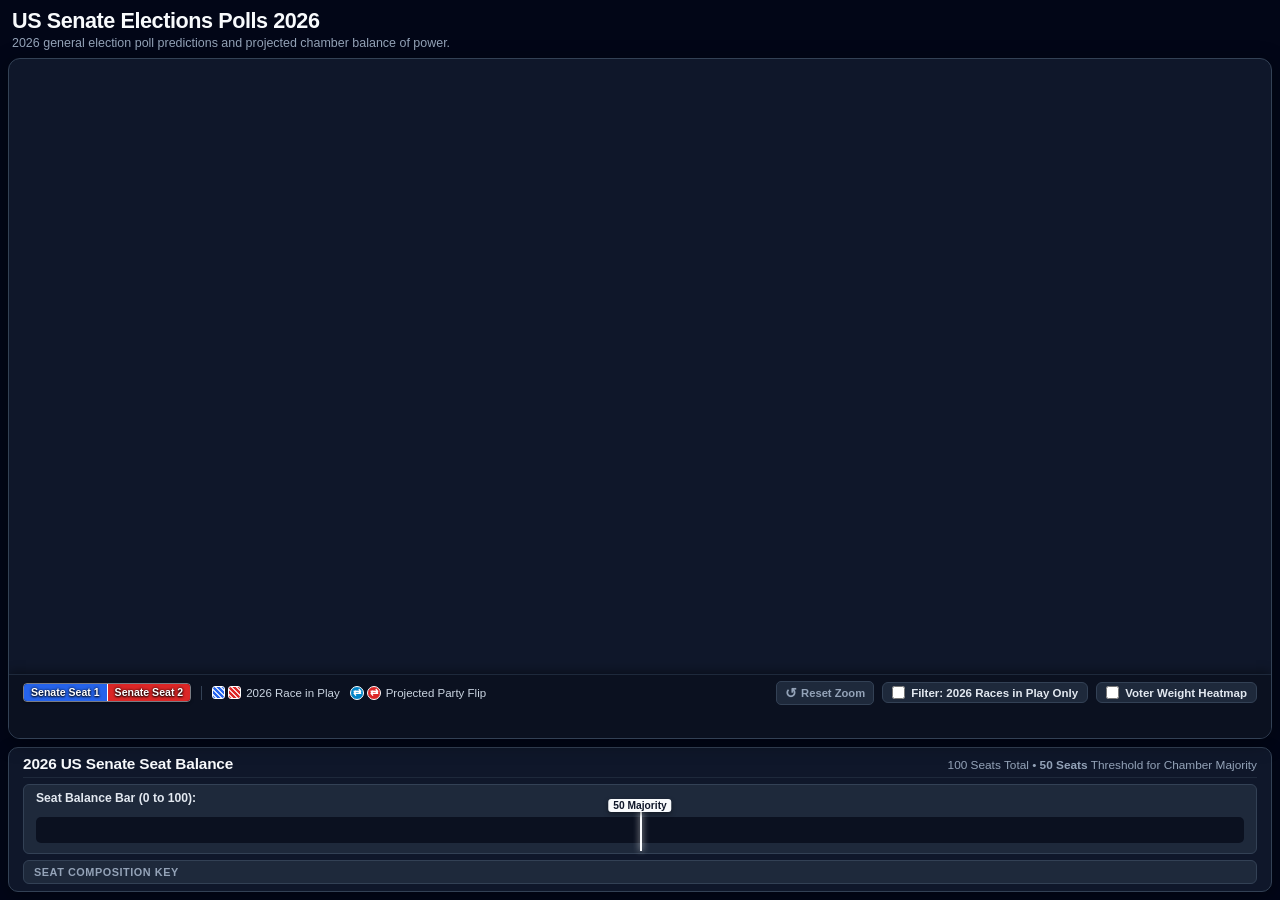
==== plotting/web/index.html @ 2d468042 "fix(heatmap): Fixed legend that caused undesired map container adaptation and movement" ====
<!DOCTYPE html>
<html lang="en">

<head>
  <meta charset="utf-8" />
  <meta name="viewport" content="width=device-width, initial-scale=1.0" />
  <title>2026 US Senate Election Dashboard</title>
  <link rel="stylesheet" href="dashboard.css" />
  <script src="https://cdn.plot.ly/plotly-2.35.2.min.js"></script>
</head>

<body>
  <!-- Static SVG Pattern Definitions for 2026 Contested Races -->
  <svg style="position: absolute; width: 0; height: 0; overflow: hidden; pointer-events: none;" aria-hidden="true">
    <defs>
      <!-- Solid Democrat Pattern -->
      <pattern id="hatch-dem" patternUnits="userSpaceOnUse" width="8" height="8" patternTransform="rotate(45)">
        <rect width="8" height="8" fill="#2563EB" />
        <line x1="4" y1="0" x2="4" y2="8" stroke="#000000" stroke-width="2.2" stroke-opacity="0.35" />
        <line x1="4" y1="0" x2="4" y2="8" stroke="#FFFFFF" stroke-width="1.4" stroke-opacity="0.85" />
      </pattern>

      <!-- Lean Dem Toss-Up Pattern -->
      <pattern id="hatch-dem_lean" patternUnits="userSpaceOnUse" width="8" height="8" patternTransform="rotate(45)">
        <rect width="8" height="8" fill="#93C5FD" />
        <line x1="4" y1="0" x2="4" y2="8" stroke="#1E3A8A" stroke-width="2.2" stroke-opacity="0.45" />
        <line x1="4" y1="0" x2="4" y2="8" stroke="#FFFFFF" stroke-width="1.4" stroke-opacity="0.9" />
      </pattern>

      <!-- Solid Republican Pattern -->
      <pattern id="hatch-rep" patternUnits="userSpaceOnUse" width="8" height="8" patternTransform="rotate(45)">
        <rect width="8" height="8" fill="#DC2626" />
        <line x1="4" y1="0" x2="4" y2="8" stroke="#000000" stroke-width="2.2" stroke-opacity="0.35" />
        <line x1="4" y1="0" x2="4" y2="8" stroke="#FFFFFF" stroke-width="1.4" stroke-opacity="0.85" />
      </pattern>

      <!-- Lean Rep Toss-Up Pattern -->
      <pattern id="hatch-rep_lean" patternUnits="userSpaceOnUse" width="8" height="8" patternTransform="rotate(45)">
        <rect width="8" height="8" fill="#FCA5A5" />
        <line x1="4" y1="0" x2="4" y2="8" stroke="#7F1D1D" stroke-width="2.2" stroke-opacity="0.45" />
        <line x1="4" y1="0" x2="4" y2="8" stroke="#FFFFFF" stroke-width="1.4" stroke-opacity="0.9" />
      </pattern>

      <!-- Independent Pattern -->
      <pattern id="hatch-ind" patternUnits="userSpaceOnUse" width="8" height="8" patternTransform="rotate(45)">
        <rect width="8" height="8" fill="#EAB308" />
        <line x1="4" y1="0" x2="4" y2="8" stroke="#000000" stroke-width="2.2" stroke-opacity="0.35" />
        <line x1="4" y1="0" x2="4" y2="8" stroke="#FFFFFF" stroke-width="1.4" stroke-opacity="0.85" />
      </pattern>

      <!-- Unpolled / No Data Pattern -->
      <pattern id="hatch-no_data" patternUnits="userSpaceOnUse" width="8" height="8" patternTransform="rotate(45)">
        <rect width="8" height="8" fill="#64748B" />
        <line x1="4" y1="0" x2="4" y2="8" stroke="#000000" stroke-width="2.2" stroke-opacity="0.35" />
        <line x1="4" y1="0" x2="4" y2="8" stroke="#FFFFFF" stroke-width="1.4" stroke-opacity="0.85" />
      </pattern>

      <!-- Tie Pattern -->
      <pattern id="hatch-tie" patternUnits="userSpaceOnUse" width="8" height="8" patternTransform="rotate(45)">
        <rect width="8" height="8" fill="#C084FC" />
        <line x1="4" y1="0" x2="4" y2="8" stroke="#000000" stroke-width="2.2" stroke-opacity="0.35" />
        <line x1="4" y1="0" x2="4" y2="8" stroke="#FFFFFF" stroke-width="1.4" stroke-opacity="0.85" />
      </pattern>
    </defs>
  </svg>

  <div class="dashboard-layout">
    <!-- Main Dashboard Header -->
    <header class="dashboard-header">
      <h1 class="dashboard-title">US Senate Elections Polls 2026</h1>
      <p class="dashboard-subtitle">2026 general election poll predictions and projected chamber balance of power.</p>
    </header>

    <!-- Map Container with integrated Gestalt Legend -->
    <div id="map-container">
      <div id="map-plot"></div>
      <div id="map-legend-bar">
        <div class="legend-row">
          <span class="structure-pill">
            <span class="pill-half pill-left">Senate Seat 1</span>
            <span class="pill-half pill-right">Senate Seat 2</span>
          </span>
          <div class="legend-divider"></div>
          <div class="legend-item legend-item-categorical">
            <span class="legend-swatch-pair">
              <span class="legend-swatch-hatch hatch-dem"></span>
              <span class="legend-swatch-hatch hatch-rep"></span>
            </span>
            <span>2026 Race in Play</span>
          </div>
          <div class="legend-item legend-item-categorical">
            <span class="legend-swatch-pair">
              <span class="legend-swatch-flip flip-dem">⇄</span>
              <span class="legend-swatch-flip flip-rep">⇄</span>
            </span>
            <span>Projected Party Flip</span>
          </div>
          <div class="heatmap-mode-indicator">
            <span class="heatmap-mode-tag">Voter Heatmap</span>
            <span class="heatmap-legend-party-rep" id="heatmap-rep-endpoint">
              <span class="party-indicator-dot dot-rep"></span>
              <span><b>REP</b> 0 → ~9.4M</span>
            </span>
            <span class="heatmap-legend-center-info">
              <span class="party-indicator-dot dot-safe"></span>
              <span>Safe (0)</span>
            </span>
            <span class="heatmap-legend-party-dem" id="heatmap-dem-endpoint">
              <span><b>DEM</b> 0 → ~9.4M</span>
              <span class="party-indicator-dot dot-dem"></span>
            </span>
          </div>
          <div class="legend-controls-group">
            <button id="reset-zoom-btn" class="map-control-btn" title="Reset map zoom and pan back to full USA view">
              <span style="font-size: 0.85rem;">↺</span> Reset Zoom
            </button>
            <label class="map-control-toggle filter-seats-toggle"
              title="Toggle between All Seats and 2026 Contested Races Only">
              <input type="checkbox" id="client-filter-toggle" autocomplete="off" />
              <span>Filter: 2026 Races in Play Only</span>
            </label>
            <label class="map-control-toggle heatmap-view-toggle"
              title="Show voter-weighted heatmap (absolute estimated voters per candidate)">
              <input type="checkbox" id="heatmap-toggle" autocomplete="off" />
              <span>Voter Weight Heatmap</span>
            </label>
          </div>
        </div>
        <div class="legend-row legend-colors" id="legend-colors-container"></div>
      </div>
    </div>

    <!-- Balance of Power Seat Balance Panel -->
    <div id="balance-panel">
      <!-- Header -->
      <div class="panel-header">
        <div class="panel-title">2026 US Senate Seat Balance</div>
        <div class="panel-subtitle">100 Seats Total • <b>50 Seats</b> Threshold for Chamber Majority</div>
      </div>

      <!-- Majority 50 Threshold Bar Section -->
      <div class="bar-section">
        <div class="bar-header">
          <span><b>Seat Balance Bar (0 to 100):</b></span>
          <span id="bar-header-tally" style="color: #38BDF8; font-weight: 700; font-size: 0.88rem;"></span>
        </div>

        <div class="bar-wrapper">
          <div class="majority-label-pin">50 Majority</div>
          <div class="majority-line"></div>
          <div class="bar-track" id="balance-bar-track"></div>
        </div>

        <div class="bar-sublegend" id="bar-sublegend"></div>
      </div>

      <!-- Segment Color Key -->
      <div class="bar-legend-card">
        <div class="legend-card-title">Seat Composition Key</div>
        <div class="bar-legend-grid" id="bar-legend-grid"></div>
      </div>
    </div>
  </div>

  <script src="dashboard.js"></script>
</body>

</html>
---- plotting/web/dashboard.css ----
* {
  box-sizing: border-box;
}

html, body {
  height: 100%;
  width: 100%;
  margin: 0;
  padding: 0;
  overflow: hidden;
  background: #020617;
  color: #F8FAFC;
  font-family: -apple-system, BlinkMacSystemFont, "Segoe UI", Roboto, Helvetica, Arial, sans-serif;
}

.dashboard-layout {
  height: 100%;
  width: 100%;
  display: flex;
  flex-direction: column;
  gap: 8px;
  padding: 8px;
  background: #020617;
}

.dashboard-header {
  flex-shrink: 0;
  display: flex;
  flex-direction: column;
  gap: 2px;
  padding: 0 4px;
}

.dashboard-title {
  margin: 0;
  font-size: 1.35rem;
  font-weight: 800;
  letter-spacing: -0.02em;
  color: #F8FAFC;
}

.dashboard-subtitle {
  margin: 0;
  font-size: 0.78rem;
  color: #94A3B8;
  font-weight: 500;
}

#map-container {
  flex: 1 1 auto;
  min-height: 280px;
  width: 100%;
  background: #0F172A;
  border: 1px solid #334155;
  border-radius: 12px;
  overflow: hidden;
  position: relative;
  display: flex;
  flex-direction: column;
  box-shadow: 0 4px 20px rgba(0, 0, 0, 0.35);
}

#map-plot {
  flex: 1 1 auto;
  width: 100%;
  height: 100%;
  min-height: 220px;
  position: relative;
  overflow: hidden !important;
}

#map-legend-bar {
  position: relative !important;
  z-index: 20 !important;
  flex-shrink: 0;
  background: #0B1120 !important;
  border-top: 1px solid #1E293B;
  padding: 6px 14px;
  display: flex;
  flex-direction: column;
  justify-content: center;
  gap: 4px;
  height: 64px;
  box-sizing: border-box;
  overflow: hidden;
  box-shadow: 0 -2px 10px rgba(0, 0, 0, 0.4);
}

.legend-row {
  display: flex;
  align-items: center;
  gap: 10px;
  font-size: 0.72rem;
  height: 24px;
  flex-shrink: 0;
}

.structure-pill {
  display: inline-flex;
  border: 1px solid rgba(255, 255, 255, 0.45);
  border-radius: 4px;
  overflow: hidden;
  font-size: 0.66rem;
  font-weight: 800;
  line-height: 15px;
  box-shadow: 0 1px 3px rgba(0, 0, 0, 0.4);
}

.pill-half {
  padding: 1px 7px;
  display: inline-flex;
  align-items: center;
  justify-content: center;
  text-shadow: 0 1px 2px rgba(0, 0, 0, 0.95), 0 0 3px #000000;
  white-space: nowrap;
}

.pill-left {
  background: #2563EB;
  color: #FFFFFF;
  border-right: 1.5px solid #FFFFFF;
}

.pill-right {
  background-color: #DC2626;
  color: #FFFFFF;
}

.legend-divider {
  width: 1px;
  height: 14px;
  background: #334155;
}

.legend-item {
  display: inline-flex;
  align-items: center;
  gap: 5px;
  font-size: 0.72rem;
  color: #CBD5E1;
  white-space: nowrap;
}

.legend-swatch-pair {
  display: inline-flex;
  align-items: center;
  gap: 3px;
}

.legend-swatch {
  width: 12px;
  height: 12px;
  border-radius: 3px;
  flex-shrink: 0;
  border: 1px solid rgba(255, 255, 255, 0.2);
}

.legend-swatch-hatch {
  width: 13px;
  height: 13px;
  border-radius: 3px;
  flex-shrink: 0;
  border: 1px solid #FFFFFF;
  background-image: repeating-linear-gradient(45deg, transparent, transparent 2px, rgba(255,255,255,0.8) 2px, rgba(255,255,255,0.8) 3.5px);
}

.legend-swatch-hatch.hatch-dem {
  background-color: #2563EB;
}

.legend-swatch-hatch.hatch-rep {
  background-color: #DC2626;
}

.legend-swatch-flip {
  width: 14px;
  height: 14px;
  border-radius: 50%;
  border: 1.5px solid #FFFFFF;
  display: inline-flex;
  align-items: center;
  justify-content: center;
  font-size: 0.62rem;
  color: #FFFFFF;
  font-weight: 700;
  line-height: 1;
}

.legend-swatch-flip.flip-dem {
  background-color: #0284C7;
}

.legend-swatch-flip.flip-rep {
  background-color: #DC2626;
}

/* Map Legend Interactive Controls */
.legend-controls-group {
  margin-left: auto;
  display: inline-flex;
  align-items: center;
  gap: 8px;
}

.map-control-btn {
  background: #1E293B;
  border: 1px solid #334155;
  color: #94A3B8;
  border-radius: 5px;
  padding: 3px 8px;
  font-size: 0.70rem;
  font-weight: 600;
  cursor: pointer;
  display: inline-flex;
  align-items: center;
  gap: 4px;
  transition: all 0.15s ease;
  user-select: none;
}

.map-control-btn:hover {
  background: #334155;
  color: #F8FAFC;
  border-color: #64748B;
}

.map-control-toggle,
.filter-toggle-control {
  background: #1E293B;
  border: 1px solid #334155;
  border-radius: 6px;
  padding: 3px 9px;
  font-size: 0.72rem;
  font-weight: 600;
  color: #E2E8F0;
  cursor: pointer;
  display: inline-flex;
  align-items: center;
  gap: 6px;
  user-select: none;
  transition: all 0.2s ease;
}

.map-control-toggle:hover,
.filter-toggle-control:hover {
  border-color: #38BDF8;
  background: #0F172A;
}

.map-control-toggle input[type="checkbox"],
.filter-toggle-control input[type="checkbox"] {
  cursor: pointer;
  accent-color: #38BDF8;
  width: 13px;
  height: 13px;
  margin: 0;
}

/* Balance of Power Panel */
#balance-panel {
  flex-shrink: 0;
  width: 100%;
  background: #0F172A;
  border: 1px solid #334155;
  border-radius: 10px;
  padding: 7px 14px;
  display: flex;
  flex-direction: column;
  gap: 6px;
  box-shadow: 0 4px 16px rgba(0, 0, 0, 0.3);
}

.panel-header {
  display: flex;
  justify-content: space-between;
  align-items: baseline;
  border-bottom: 1px solid #1E293B;
  padding-bottom: 4px;
}

.panel-title {
  font-size: 0.96rem;
  font-weight: 700;
  color: #F8FAFC;
  letter-spacing: -0.01em;
}

.panel-subtitle {
  font-size: 0.74rem;
  color: #94A3B8;
  margin: 0;
}

/* Majority 50 Threshold Bar Section */
.bar-section {
  background: #1E293B;
  border: 1px solid #334155;
  border-radius: 6px;
  padding: 6px 12px;
}

.bar-header {
  display: flex;
  justify-content: space-between;
  align-items: center;
  font-size: 0.76rem;
  margin-bottom: 12px;
  color: #E2E8F0;
}

.bar-wrapper {
  position: relative;
  width: 100%;
  height: 26px;
  background: #0B1120;
  border-radius: 5px;
  overflow: visible;
  margin-bottom: 4px;
}

.bar-track {
  display: flex;
  width: 100%;
  height: 100%;
  border-radius: 5px;
  overflow: hidden;
}

.bar-seg {
  height: 100%;
  display: flex;
  align-items: center;
  justify-content: center;
  font-size: 0.70rem;
  font-weight: 700;
  color: #FFFFFF;
  text-shadow: 0 1px 2px rgba(0,0,0,0.8);
  white-space: nowrap;
  overflow: hidden;
}

.seg-dem-safe { background: #1E40AF; }
.seg-dem-holds { background: #2563EB; }
.seg-dem-flips {
  background: #0284C7;
  border-top: 2px solid #38BDF8;
  border-bottom: 2px solid #38BDF8;
  box-shadow: inset 0 0 6px rgba(56, 189, 248, 0.6);
}
.seg-unpolled { background: #64748B; }
.seg-rep-flips { background: #F87171; }
.seg-rep-holds { background: #DC2626; }
.seg-rep-safe { background: #991B1B; }

/* Majority threshold vertical line at 50% */
.majority-line {
  position: absolute;
  left: 50%;
  top: -8px;
  bottom: -8px;
  width: 2px;
  background: #F8FAFC;
  box-shadow: 0 0 6px rgba(255, 255, 255, 0.9);
  z-index: 10;
  pointer-events: none;
}

.majority-label-pin {
  position: absolute;
  top: -18px;
  left: 50%;
  transform: translateX(-50%);
  background: #F8FAFC;
  color: #0F172A;
  font-size: 0.64rem;
  font-weight: 800;
  padding: 1px 5px;
  border-radius: 3px;
  white-space: nowrap;
  box-shadow: 0 2px 5px rgba(0, 0, 0, 0.4);
  z-index: 11;
}

.bar-sublegend {
  display: flex;
  justify-content: space-between;
  font-size: 0.74rem;
  color: #94A3B8;
  margin-top: 4px;
}

/* Segment Color Key */
.bar-legend-card {
  background: #1E293B;
  border: 1px solid #334155;
  border-radius: 6px;
  padding: 5px 10px;
  display: flex;
  align-items: center;
  gap: 12px;
  flex-wrap: nowrap;
}

.legend-card-title {
  font-size: 0.68rem;
  font-weight: 700;
  color: #94A3B8;
  text-transform: uppercase;
  letter-spacing: 0.05em;
  white-space: nowrap;
}

.bar-legend-grid {
  display: flex;
  flex-wrap: wrap;
  align-items: center;
  gap: 4px 14px;
  font-size: 0.72rem;
  color: #E2E8F0;
}

/* Scattergeo labels styling */
.scattergeo, .textpoint, .textpoint text {
  visibility: visible !important;
  opacity: 1 !important;
  font-weight: 700 !important;
  font-size: 10px !important;
  fill: #FFFFFF !important;
  paint-order: stroke fill !important;
  stroke: rgba(15, 23, 42, 0.95) !important;
  stroke-width: 2.4px !important;
  stroke-linecap: round !important;
  stroke-linejoin: round !important;
  pointer-events: none !important;
  user-select: none !important;
}

/* Style 2 transfer flip badge SVG styling */
.scattergeo .point path {
  filter: drop-shadow(0 2px 4px rgba(0, 0, 0, 0.75)) !important;
}

/* Eliminate artificial SVG clipping rects while strictly containing map inside map-plot */
#map-plot .plot-container,
#map-plot .svg-container,
#map-plot svg.main-svg {
  width: 100% !important;
  height: 100% !important;
  overflow: hidden !important;
}

#map-plot .geolayer,
#map-plot .geosubplot,
#map-plot g.geo {
  clip-path: none !important;
}

/* Direct SVG pattern and border styling on native Plotly choropleth paths */
path.choroplethlocation.contested-seat {
  stroke: #FFFFFF !important;
  stroke-width: 2.2px !important;
  stroke-linecap: round !important;
  stroke-linejoin: round !important;
  paint-order: fill stroke !important;
}

path.choroplethlocation.hatch-dem {
  fill: url(#hatch-dem) !important;
}

path.choroplethlocation.hatch-dem_lean {
  fill: url(#hatch-dem_lean) !important;
}

path.choroplethlocation.hatch-rep {
  fill: url(#hatch-rep) !important;
}

path.choroplethlocation.hatch-rep_lean {
  fill: url(#hatch-rep_lean) !important;
}

path.choroplethlocation.hatch-ind {
  fill: url(#hatch-ind) !important;
}

path.choroplethlocation.hatch-no_data {
  fill: url(#hatch-no_data) !important;
}

path.choroplethlocation.hatch-tie {
  fill: url(#hatch-tie) !important;
}

/* Heatmap Active Mode State */
#map-legend-bar.heatmap-mode .structure-pill,
#map-legend-bar.heatmap-mode .legend-item-categorical,
#map-legend-bar.heatmap-mode .legend-divider {
  display: none !important;
}

/* Disable ONLY the contested-race filter toggle when heatmap is active */
#map-legend-bar.heatmap-mode .filter-seats-toggle {
  opacity: 0.45;
  cursor: not-allowed;
  pointer-events: none;
}

/* Ensure the heatmap toggle is ALWAYS clickable and highlighted when active */
.heatmap-view-toggle {
  pointer-events: auto !important;
  cursor: pointer !important;
}

#map-legend-bar.heatmap-mode .heatmap-view-toggle {
  background: rgba(56, 189, 248, 0.15);
  border-color: #38BDF8;
  color: #38BDF8;
  pointer-events: auto !important;
  cursor: pointer !important;
}

.heatmap-mode-indicator {
  display: none;
  align-items: center;
  gap: 6px;
  font-size: 0.70rem;
  color: #94A3B8;
  font-weight: 500;
}

#map-legend-bar.heatmap-mode .heatmap-mode-indicator {
  display: inline-flex;
}

.heatmap-mode-tag {
  background: rgba(56, 189, 248, 0.15);
  border: 1px solid rgba(56, 189, 248, 0.35);
  color: #38BDF8;
  padding: 1px 6px;
  border-radius: 4px;
  font-size: 0.65rem;
  font-weight: 700;
  text-transform: uppercase;
  letter-spacing: 0.04em;
}

/* Voter-weight heatmap unified continuous diverging scale (Compact 2-Row Design) */
.heatmap-compact-row {
  width: 100%;
  display: flex;
  align-items: center;
  justify-content: space-between;
  gap: 16px;
  height: 22px;
}

.heatmap-legend-party-rep {
  display: inline-flex;
  align-items: center;
  gap: 5px;
  color: #F87171;
  font-size: 0.68rem;
}

.heatmap-legend-party-dem {
  display: inline-flex;
  align-items: center;
  gap: 5px;
  color: #60A5FA;
  font-size: 0.68rem;
}

.heatmap-legend-center-info {
  display: inline-flex;
  align-items: center;
  gap: 5px;
  color: #94A3B8;
  font-size: 0.66rem;
  background: rgba(30, 41, 59, 0.7);
  border: 1px solid #334155;
  padding: 1px 7px;
  border-radius: 10px;
}

.party-indicator-dot {
  width: 7px;
  height: 7px;
  border-radius: 50%;
  flex-shrink: 0;
}

.party-indicator-dot.dot-rep {
  background: #EF4444;
  box-shadow: 0 0 5px rgba(239, 68, 68, 0.6);
}

.party-indicator-dot.dot-dem {
  background: #3B82F6;
  box-shadow: 0 0 5px rgba(59, 130, 246, 0.6);
}

.party-indicator-dot.dot-safe {
  background: #1E293B;
  border: 1px solid #64748B;
}

.heatmap-bar-container {
  flex: 1;
  max-width: 580px;
  position: relative;
  height: 22px;
}

.heatmap-continuous-bar {
  width: 100%;
  height: 9px;
  border-radius: 4px;
  border: 1px solid rgba(255, 255, 255, 0.18);
  background: linear-gradient(
    to right,
    #7F1D1D 0%,
    #991B1B 20%,
    #DC2626 35%,
    #FCA5A5 45%,
    #FEE2E2 48.8%,
    #1E293B 49.5%,
    #1E293B 50.5%,
    #DBEAFE 51.2%,
    #93C5FD 55%,
    #3B82F6 65%,
    #2563EB 80%,
    #1E3A8A 100%
  );
  box-shadow: inset 0 1px 2px rgba(0, 0, 0, 0.5);
}

.heatmap-ticks-track {
  position: absolute;
  top: 9px;
  left: 0;
  width: 100%;
  height: 12px;
}

.heatmap-tick {
  position: absolute;
  top: 0;
  display: flex;
  flex-direction: column;
  align-items: center;
  transform: translateX(-50%);
  pointer-events: none;
}

.heatmap-tick:first-child {
  transform: translateX(0);
  align-items: flex-start;
}

.heatmap-tick:last-child {
  transform: translateX(-100%);
  align-items: flex-end;
}

.tick-val {
  font-size: 0.62rem;
  font-weight: 700;
  color: #94A3B8;
  line-height: 1.1;
  white-space: nowrap;
}

.tick-val-center {
  color: #F1F5F9;
}

.heatmap-subtext-formula {
  font-size: 0.64rem;
  color: #64748B;
  font-style: italic;
  white-space: nowrap;
  flex-shrink: 0;
}
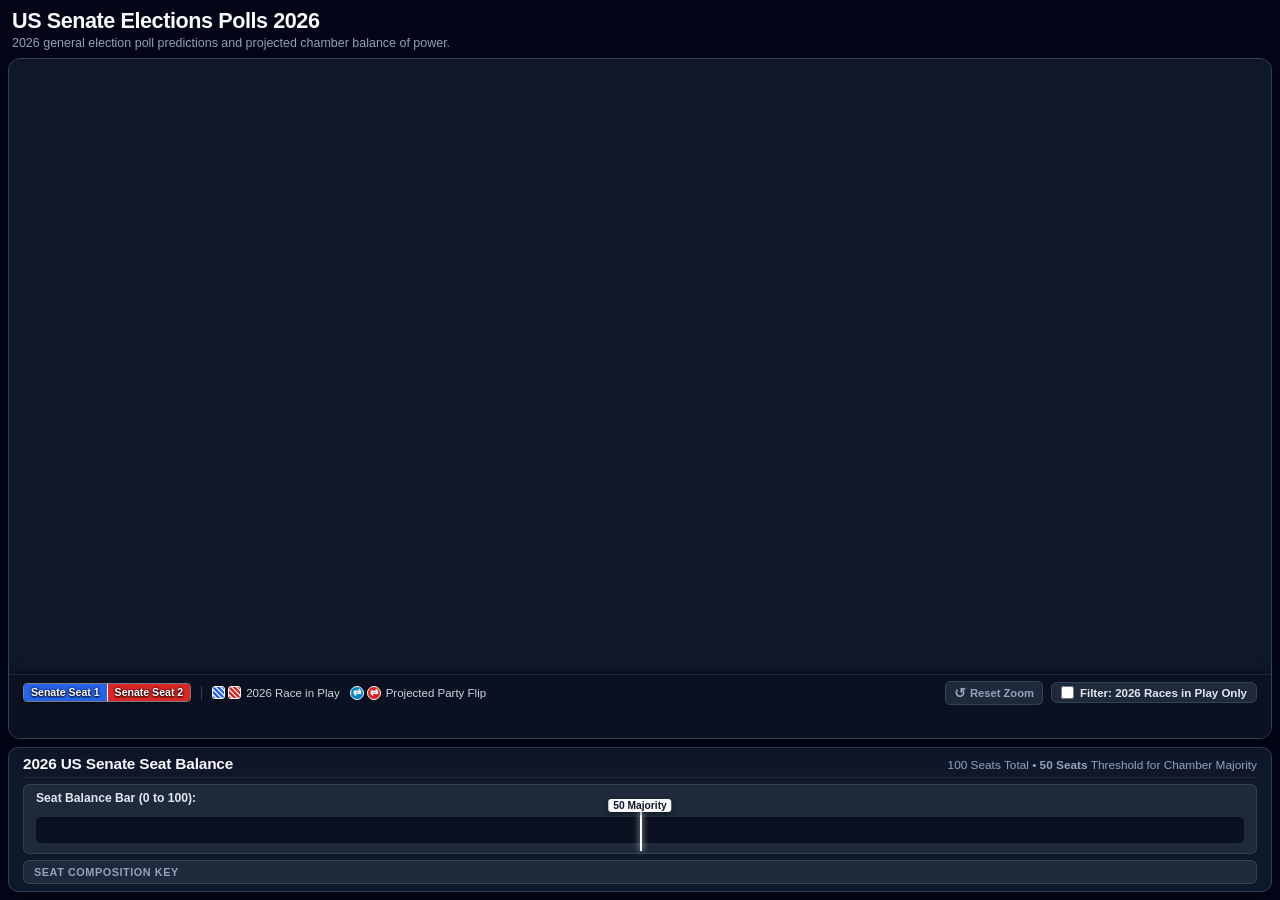
==== commit 10bd4b19: "feat(heatmap): Eliminated heatmap. Complexity added and was not that interesting of a view" ====
--- a/plotting/web/index.html
+++ b/plotting/web/index.html
@@ -95,21 +95,6 @@
             </span>
             <span>Projected Party Flip</span>
           </div>
-          <div class="heatmap-mode-indicator">
-            <span class="heatmap-mode-tag">Voter Heatmap</span>
-            <span class="heatmap-legend-party-rep" id="heatmap-rep-endpoint">
-              <span class="party-indicator-dot dot-rep"></span>
-              <span><b>REP</b> 0 → ~9.4M</span>
-            </span>
-            <span class="heatmap-legend-center-info">
-              <span class="party-indicator-dot dot-safe"></span>
-              <span>Safe (0)</span>
-            </span>
-            <span class="heatmap-legend-party-dem" id="heatmap-dem-endpoint">
-              <span><b>DEM</b> 0 → ~9.4M</span>
-              <span class="party-indicator-dot dot-dem"></span>
-            </span>
-          </div>
           <div class="legend-controls-group">
             <button id="reset-zoom-btn" class="map-control-btn" title="Reset map zoom and pan back to full USA view">
               <span style="font-size: 0.85rem;">↺</span> Reset Zoom
@@ -118,11 +103,6 @@
               title="Toggle between All Seats and 2026 Contested Races Only">
               <input type="checkbox" id="client-filter-toggle" autocomplete="off" />
               <span>Filter: 2026 Races in Play Only</span>
-            </label>
-            <label class="map-control-toggle heatmap-view-toggle"
-              title="Show voter-weighted heatmap (absolute estimated voters per candidate)">
-              <input type="checkbox" id="heatmap-toggle" autocomplete="off" />
-              <span>Voter Weight Heatmap</span>
             </label>
           </div>
         </div>
--- a/plotting/web/dashboard.css
+++ b/plotting/web/dashboard.css
@@ -2,7 +2,8 @@
   box-sizing: border-box;
 }
 
-html, body {
+html,
+body {
   height: 100%;
   width: 100%;
   margin: 0;
@@ -161,7 +162,7 @@
   border-radius: 3px;
   flex-shrink: 0;
   border: 1px solid #FFFFFF;
-  background-image: repeating-linear-gradient(45deg, transparent, transparent 2px, rgba(255,255,255,0.8) 2px, rgba(255,255,255,0.8) 3.5px);
+  background-image: repeating-linear-gradient(45deg, transparent, transparent 2px, rgba(255, 255, 255, 0.8) 2px, rgba(255, 255, 255, 0.8) 3.5px);
 }
 
 .legend-swatch-hatch.hatch-dem {
@@ -334,23 +335,41 @@
   font-size: 0.70rem;
   font-weight: 700;
   color: #FFFFFF;
-  text-shadow: 0 1px 2px rgba(0,0,0,0.8);
+  text-shadow: 0 1px 2px rgba(0, 0, 0, 0.8);
   white-space: nowrap;
   overflow: hidden;
 }
 
-.seg-dem-safe { background: #1E40AF; }
-.seg-dem-holds { background: #2563EB; }
+.seg-dem-safe {
+  background: #1E40AF;
+}
+
+.seg-dem-holds {
+  background: #2563EB;
+}
+
 .seg-dem-flips {
   background: #0284C7;
   border-top: 2px solid #38BDF8;
   border-bottom: 2px solid #38BDF8;
   box-shadow: inset 0 0 6px rgba(56, 189, 248, 0.6);
 }
-.seg-unpolled { background: #64748B; }
-.seg-rep-flips { background: #F87171; }
-.seg-rep-holds { background: #DC2626; }
-.seg-rep-safe { background: #991B1B; }
+
+.seg-unpolled {
+  background: #64748B;
+}
+
+.seg-rep-flips {
+  background: #F87171;
+}
+
+.seg-rep-holds {
+  background: #DC2626;
+}
+
+.seg-rep-safe {
+  background: #991B1B;
+}
 
 /* Majority threshold vertical line at 50% */
 .majority-line {
@@ -420,7 +439,9 @@
 }
 
 /* Scattergeo labels styling */
-.scattergeo, .textpoint, .textpoint text {
+.scattergeo,
+.textpoint,
+.textpoint text {
   visibility: visible !important;
   opacity: 1 !important;
   font-weight: 700 !important;
@@ -455,6 +476,14 @@
   clip-path: none !important;
 }
 
+/* Let pointer events pass through Scattergeo overlays (flip badges and postal abbrevs) */
+/* so that hovering over them displays the underlying state choropleth tooltip */
+#map-plot .scattergeo,
+#map-plot g.trace.scattergeo,
+#map-plot .scattergeo * {
+  pointer-events: none !important;
+}
+
 /* Direct SVG pattern and border styling on native Plotly choropleth paths */
 path.choroplethlocation.contested-seat {
   stroke: #FFFFFF !important;
@@ -490,196 +519,4 @@
 
 path.choroplethlocation.hatch-tie {
   fill: url(#hatch-tie) !important;
-}
-
-/* Heatmap Active Mode State */
-#map-legend-bar.heatmap-mode .structure-pill,
-#map-legend-bar.heatmap-mode .legend-item-categorical,
-#map-legend-bar.heatmap-mode .legend-divider {
-  display: none !important;
-}
-
-/* Disable ONLY the contested-race filter toggle when heatmap is active */
-#map-legend-bar.heatmap-mode .filter-seats-toggle {
-  opacity: 0.45;
-  cursor: not-allowed;
-  pointer-events: none;
-}
-
-/* Ensure the heatmap toggle is ALWAYS clickable and highlighted when active */
-.heatmap-view-toggle {
-  pointer-events: auto !important;
-  cursor: pointer !important;
-}
-
-#map-legend-bar.heatmap-mode .heatmap-view-toggle {
-  background: rgba(56, 189, 248, 0.15);
-  border-color: #38BDF8;
-  color: #38BDF8;
-  pointer-events: auto !important;
-  cursor: pointer !important;
-}
-
-.heatmap-mode-indicator {
-  display: none;
-  align-items: center;
-  gap: 6px;
-  font-size: 0.70rem;
-  color: #94A3B8;
-  font-weight: 500;
-}
-
-#map-legend-bar.heatmap-mode .heatmap-mode-indicator {
-  display: inline-flex;
-}
-
-.heatmap-mode-tag {
-  background: rgba(56, 189, 248, 0.15);
-  border: 1px solid rgba(56, 189, 248, 0.35);
-  color: #38BDF8;
-  padding: 1px 6px;
-  border-radius: 4px;
-  font-size: 0.65rem;
-  font-weight: 700;
-  text-transform: uppercase;
-  letter-spacing: 0.04em;
-}
-
-/* Voter-weight heatmap unified continuous diverging scale (Compact 2-Row Design) */
-.heatmap-compact-row {
-  width: 100%;
-  display: flex;
-  align-items: center;
-  justify-content: space-between;
-  gap: 16px;
-  height: 22px;
-}
-
-.heatmap-legend-party-rep {
-  display: inline-flex;
-  align-items: center;
-  gap: 5px;
-  color: #F87171;
-  font-size: 0.68rem;
-}
-
-.heatmap-legend-party-dem {
-  display: inline-flex;
-  align-items: center;
-  gap: 5px;
-  color: #60A5FA;
-  font-size: 0.68rem;
-}
-
-.heatmap-legend-center-info {
-  display: inline-flex;
-  align-items: center;
-  gap: 5px;
-  color: #94A3B8;
-  font-size: 0.66rem;
-  background: rgba(30, 41, 59, 0.7);
-  border: 1px solid #334155;
-  padding: 1px 7px;
-  border-radius: 10px;
-}
-
-.party-indicator-dot {
-  width: 7px;
-  height: 7px;
-  border-radius: 50%;
-  flex-shrink: 0;
-}
-
-.party-indicator-dot.dot-rep {
-  background: #EF4444;
-  box-shadow: 0 0 5px rgba(239, 68, 68, 0.6);
-}
-
-.party-indicator-dot.dot-dem {
-  background: #3B82F6;
-  box-shadow: 0 0 5px rgba(59, 130, 246, 0.6);
-}
-
-.party-indicator-dot.dot-safe {
-  background: #1E293B;
-  border: 1px solid #64748B;
-}
-
-.heatmap-bar-container {
-  flex: 1;
-  max-width: 580px;
-  position: relative;
-  height: 22px;
-}
-
-.heatmap-continuous-bar {
-  width: 100%;
-  height: 9px;
-  border-radius: 4px;
-  border: 1px solid rgba(255, 255, 255, 0.18);
-  background: linear-gradient(
-    to right,
-    #7F1D1D 0%,
-    #991B1B 20%,
-    #DC2626 35%,
-    #FCA5A5 45%,
-    #FEE2E2 48.8%,
-    #1E293B 49.5%,
-    #1E293B 50.5%,
-    #DBEAFE 51.2%,
-    #93C5FD 55%,
-    #3B82F6 65%,
-    #2563EB 80%,
-    #1E3A8A 100%
-  );
-  box-shadow: inset 0 1px 2px rgba(0, 0, 0, 0.5);
-}
-
-.heatmap-ticks-track {
-  position: absolute;
-  top: 9px;
-  left: 0;
-  width: 100%;
-  height: 12px;
-}
-
-.heatmap-tick {
-  position: absolute;
-  top: 0;
-  display: flex;
-  flex-direction: column;
-  align-items: center;
-  transform: translateX(-50%);
-  pointer-events: none;
-}
-
-.heatmap-tick:first-child {
-  transform: translateX(0);
-  align-items: flex-start;
-}
-
-.heatmap-tick:last-child {
-  transform: translateX(-100%);
-  align-items: flex-end;
-}
-
-.tick-val {
-  font-size: 0.62rem;
-  font-weight: 700;
-  color: #94A3B8;
-  line-height: 1.1;
-  white-space: nowrap;
-}
-
-.tick-val-center {
-  color: #F1F5F9;
-}
-
-.heatmap-subtext-formula {
-  font-size: 0.64rem;
-  color: #64748B;
-  font-style: italic;
-  white-space: nowrap;
-  flex-shrink: 0;
-}
-
+}
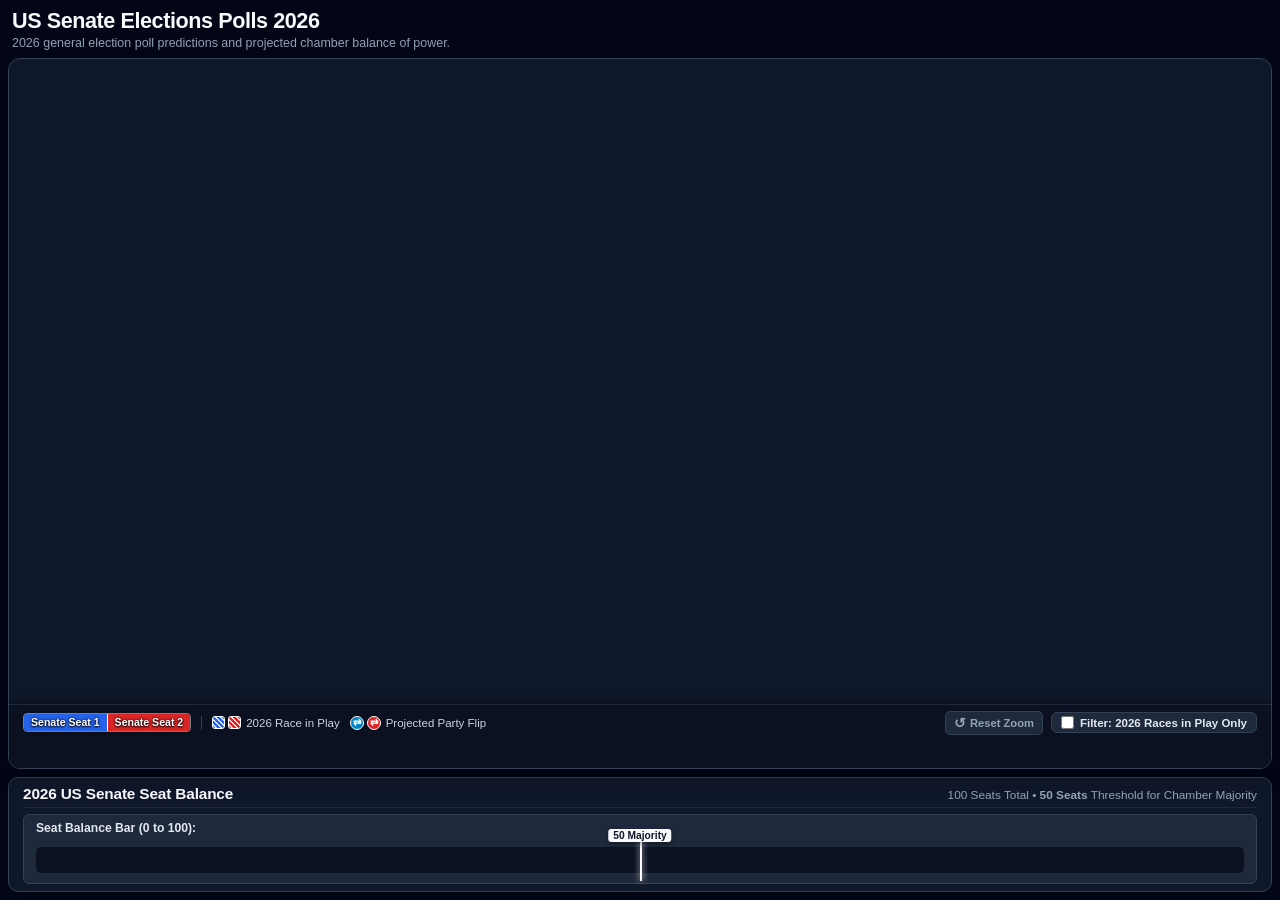
==== commit 2303de02: "feat(simplify): Simplified legends to eliminate previous unpolled mentioning and redundant info from" ====
--- a/plotting/web/index.html
+++ b/plotting/web/index.html
@@ -5,7 +5,7 @@
   <meta charset="utf-8" />
   <meta name="viewport" content="width=device-width, initial-scale=1.0" />
   <title>2026 US Senate Election Dashboard</title>
-  <link rel="stylesheet" href="dashboard.css" />
+  <link rel="stylesheet" href="dashboard.css?t=1" />
   <script src="https://cdn.plot.ly/plotly-2.35.2.min.js"></script>
 </head>
 
@@ -133,16 +133,10 @@
 
         <div class="bar-sublegend" id="bar-sublegend"></div>
       </div>
-
-      <!-- Segment Color Key -->
-      <div class="bar-legend-card">
-        <div class="legend-card-title">Seat Composition Key</div>
-        <div class="bar-legend-grid" id="bar-legend-grid"></div>
-      </div>
     </div>
   </div>
 
-  <script src="dashboard.js"></script>
+  <script src="dashboard.js?t=1"></script>
 </body>
 
 </html>
--- a/plotting/web/dashboard.css
+++ b/plotting/web/dashboard.css
@@ -353,6 +353,29 @@
   border-top: 2px solid #38BDF8;
   border-bottom: 2px solid #38BDF8;
   box-shadow: inset 0 0 6px rgba(56, 189, 248, 0.6);
+}
+
+.seg-ind-safe {
+  background: #EAB308;
+  color: #000000;
+  text-shadow: none;
+  font-weight: 800;
+  font-size: 0.74rem;
+  letter-spacing: -0.01em;
+  border-left: 1px solid rgba(0, 0, 0, 0.35);
+  border-right: 1px solid rgba(0, 0, 0, 0.35);
+}
+
+.seg-ind-flips {
+  background: #FACC15;
+  color: #000000;
+  text-shadow: none;
+  font-weight: 800;
+  font-size: 0.74rem;
+  border-top: 2px solid #FEF08A;
+  border-bottom: 2px solid #FEF08A;
+  border-left: 1px solid rgba(0, 0, 0, 0.35);
+  border-right: 1px solid rgba(0, 0, 0, 0.35);
 }
 
 .seg-unpolled {
@@ -406,36 +429,6 @@
   font-size: 0.74rem;
   color: #94A3B8;
   margin-top: 4px;
-}
-
-/* Segment Color Key */
-.bar-legend-card {
-  background: #1E293B;
-  border: 1px solid #334155;
-  border-radius: 6px;
-  padding: 5px 10px;
-  display: flex;
-  align-items: center;
-  gap: 12px;
-  flex-wrap: nowrap;
-}
-
-.legend-card-title {
-  font-size: 0.68rem;
-  font-weight: 700;
-  color: #94A3B8;
-  text-transform: uppercase;
-  letter-spacing: 0.05em;
-  white-space: nowrap;
-}
-
-.bar-legend-grid {
-  display: flex;
-  flex-wrap: wrap;
-  align-items: center;
-  gap: 4px 14px;
-  font-size: 0.72rem;
-  color: #E2E8F0;
 }
 
 /* Scattergeo labels styling */
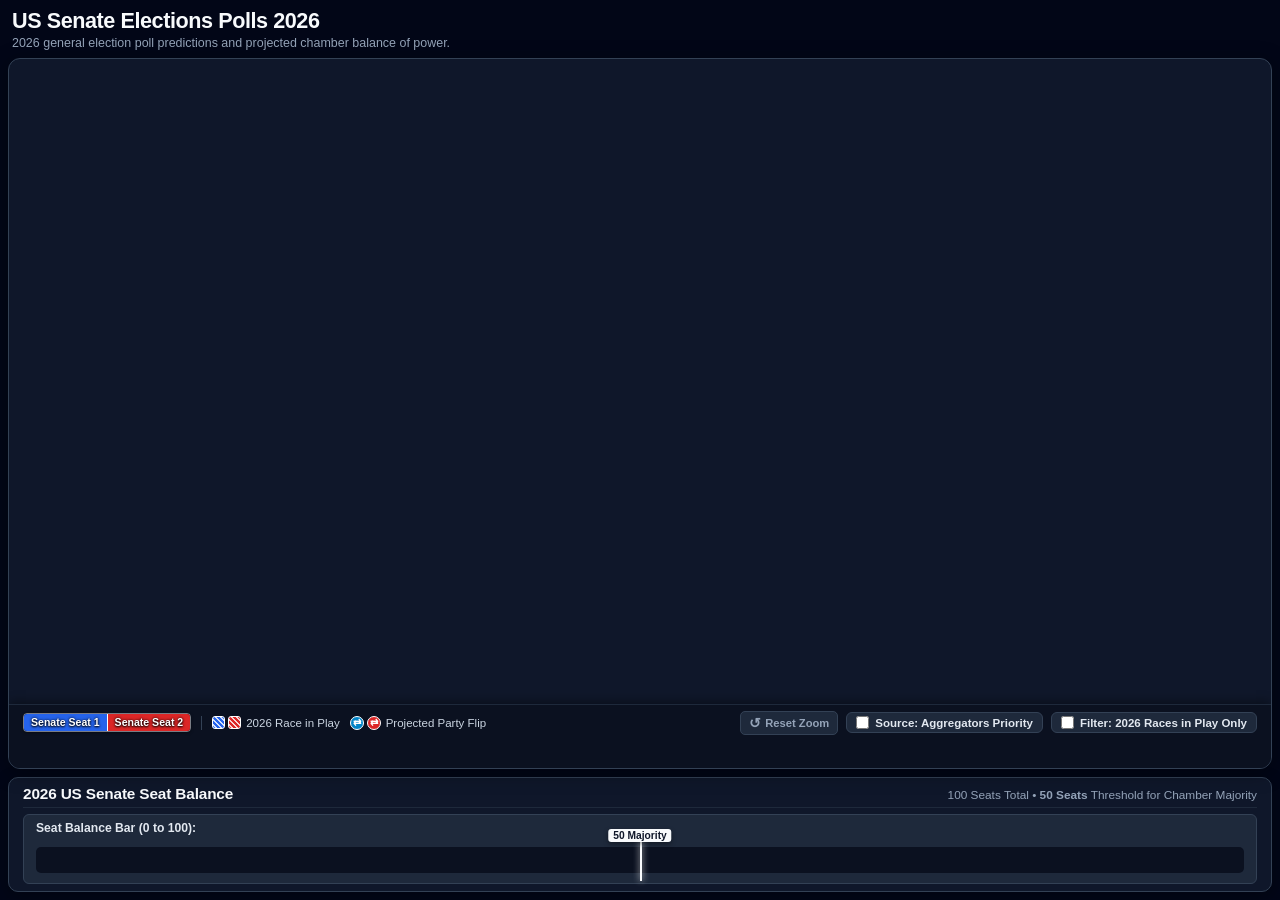
==== commit 5617a6f0: "feat(change-datasets): Added filter to select between dataset of aggregators and dataset of all data" ====
--- a/plotting/web/index.html
+++ b/plotting/web/index.html
@@ -99,6 +99,11 @@
             <button id="reset-zoom-btn" class="map-control-btn" title="Reset map zoom and pan back to full USA view">
               <span style="font-size: 0.85rem;">↺</span> Reset Zoom
             </button>
+            <label class="map-control-toggle poll-source-toggle"
+              title="Toggle between prioritizing aggregator averages vs weighting all individual and aggregator polls together">
+              <input type="checkbox" id="poll-source-toggle" autocomplete="off" />
+              <span id="poll-source-label">Source: Aggregators Priority</span>
+            </label>
             <label class="map-control-toggle filter-seats-toggle"
               title="Toggle between All Seats and 2026 Contested Races Only">
               <input type="checkbox" id="client-filter-toggle" autocomplete="off" />
--- a/plotting/web/dashboard.css
+++ b/plotting/web/dashboard.css
@@ -255,6 +255,15 @@
   width: 13px;
   height: 13px;
   margin: 0;
+}
+
+.map-control-toggle:has(input:checked) {
+  border-color: #38BDF8;
+  background: #0F172A;
+}
+
+.poll-source-toggle input:checked ~ span {
+  color: #38BDF8;
 }
 
 /* Balance of Power Panel */
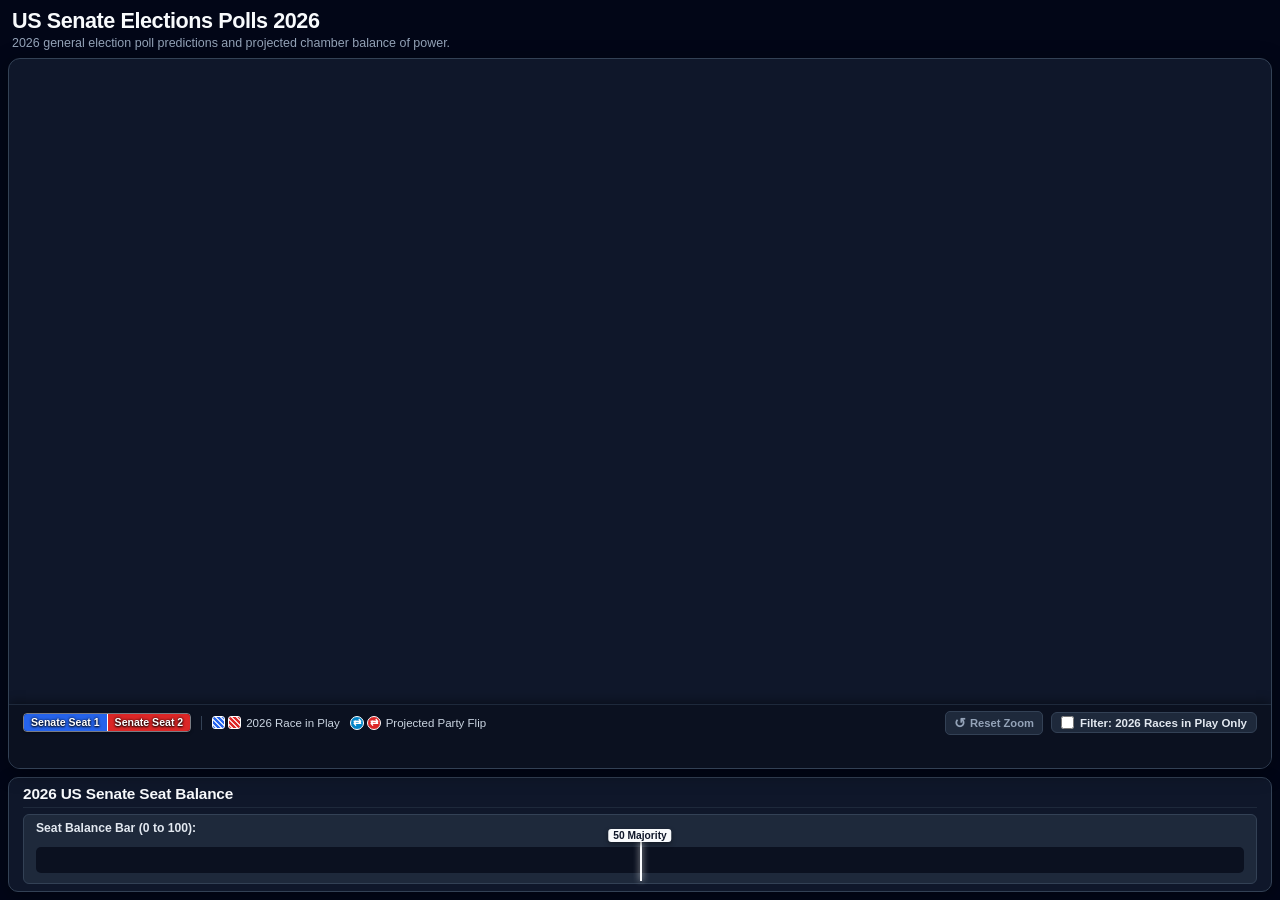
==== commit fc441e03: "chore: Eliminated extra test from horizontal bar summary" ====
--- a/plotting/web/index.html
+++ b/plotting/web/index.html
@@ -99,11 +99,6 @@
             <button id="reset-zoom-btn" class="map-control-btn" title="Reset map zoom and pan back to full USA view">
               <span style="font-size: 0.85rem;">↺</span> Reset Zoom
             </button>
-            <label class="map-control-toggle poll-source-toggle"
-              title="Toggle between prioritizing aggregator averages vs weighting all individual and aggregator polls together">
-              <input type="checkbox" id="poll-source-toggle" autocomplete="off" />
-              <span id="poll-source-label">Source: Aggregators Priority</span>
-            </label>
             <label class="map-control-toggle filter-seats-toggle"
               title="Toggle between All Seats and 2026 Contested Races Only">
               <input type="checkbox" id="client-filter-toggle" autocomplete="off" />
@@ -120,14 +115,12 @@
       <!-- Header -->
       <div class="panel-header">
         <div class="panel-title">2026 US Senate Seat Balance</div>
-        <div class="panel-subtitle">100 Seats Total • <b>50 Seats</b> Threshold for Chamber Majority</div>
       </div>
 
       <!-- Majority 50 Threshold Bar Section -->
       <div class="bar-section">
         <div class="bar-header">
           <span><b>Seat Balance Bar (0 to 100):</b></span>
-          <span id="bar-header-tally" style="color: #38BDF8; font-weight: 700; font-size: 0.88rem;"></span>
         </div>
 
         <div class="bar-wrapper">
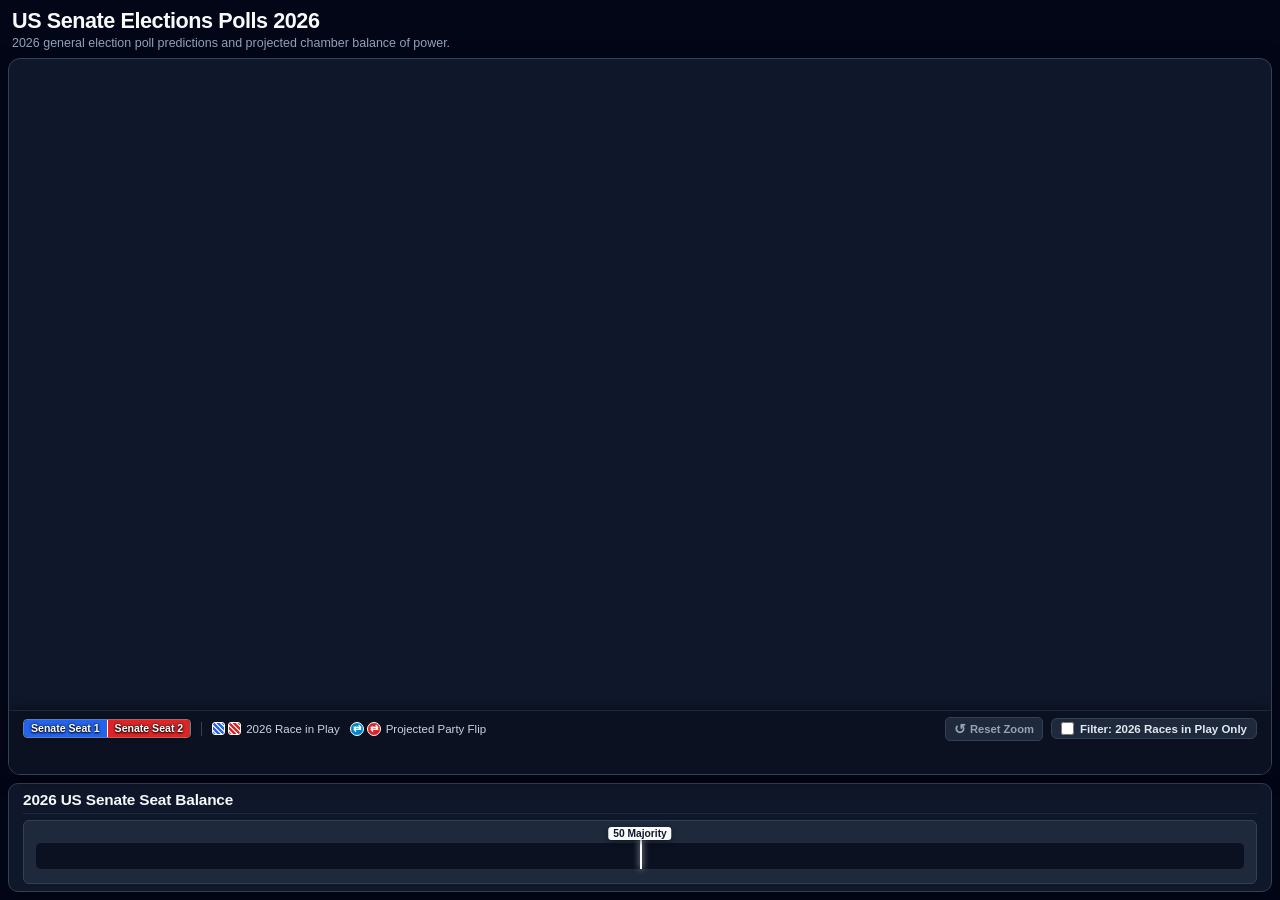
==== commit 3725949b: "fix: Fixed vertical bar to separate parties in horizontal summary bar" ====
--- a/plotting/web/index.html
+++ b/plotting/web/index.html
@@ -5,7 +5,7 @@
   <meta charset="utf-8" />
   <meta name="viewport" content="width=device-width, initial-scale=1.0" />
   <title>2026 US Senate Election Dashboard</title>
-  <link rel="stylesheet" href="dashboard.css?t=1" />
+  <link rel="stylesheet" href="dashboard.css?t=2" />
   <script src="https://cdn.plot.ly/plotly-2.35.2.min.js"></script>
 </head>
 
@@ -119,10 +119,6 @@
 
       <!-- Majority 50 Threshold Bar Section -->
       <div class="bar-section">
-        <div class="bar-header">
-          <span><b>Seat Balance Bar (0 to 100):</b></span>
-        </div>
-
         <div class="bar-wrapper">
           <div class="majority-label-pin">50 Majority</div>
           <div class="majority-line"></div>
--- a/plotting/web/dashboard.css
+++ b/plotting/web/dashboard.css
@@ -257,15 +257,6 @@
   margin: 0;
 }
 
-.map-control-toggle:has(input:checked) {
-  border-color: #38BDF8;
-  background: #0F172A;
-}
-
-.poll-source-toggle input:checked ~ span {
-  color: #38BDF8;
-}
-
 /* Balance of Power Panel */
 #balance-panel {
   flex-shrink: 0;
@@ -306,16 +297,7 @@
   background: #1E293B;
   border: 1px solid #334155;
   border-radius: 6px;
-  padding: 6px 12px;
-}
-
-.bar-header {
-  display: flex;
-  justify-content: space-between;
-  align-items: center;
-  font-size: 0.76rem;
-  margin-bottom: 12px;
-  color: #E2E8F0;
+  padding: 8px 12px;
 }
 
 .bar-wrapper {
@@ -325,7 +307,7 @@
   background: #0B1120;
   border-radius: 5px;
   overflow: visible;
-  margin-bottom: 4px;
+  margin: 14px 0 6px 0;
 }
 
 .bar-track {
@@ -407,8 +389,8 @@
 .majority-line {
   position: absolute;
   left: 50%;
-  top: -8px;
-  bottom: -8px;
+  top: -6px;
+  bottom: 0;
   width: 2px;
   background: #F8FAFC;
   box-shadow: 0 0 6px rgba(255, 255, 255, 0.9);
@@ -418,7 +400,7 @@
 
 .majority-label-pin {
   position: absolute;
-  top: -18px;
+  top: -16px;
   left: 50%;
   transform: translateX(-50%);
   background: #F8FAFC;
